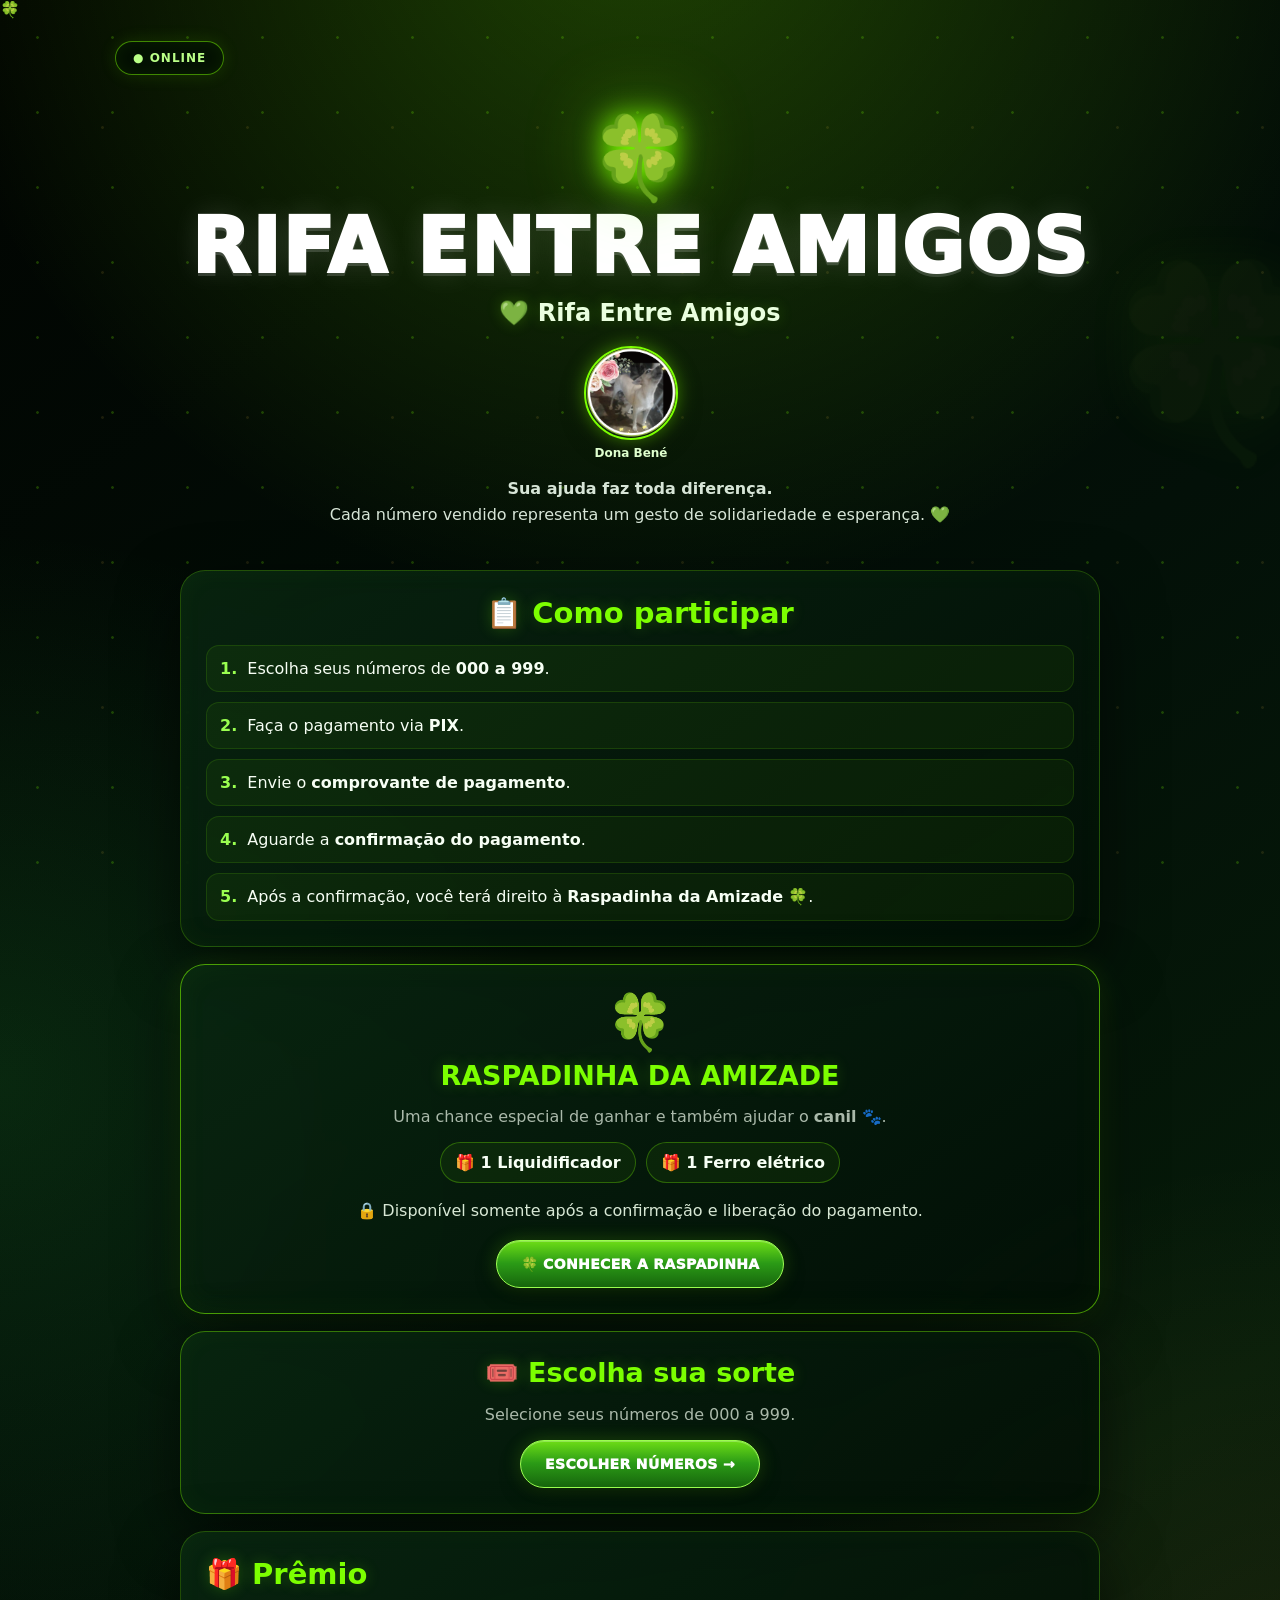
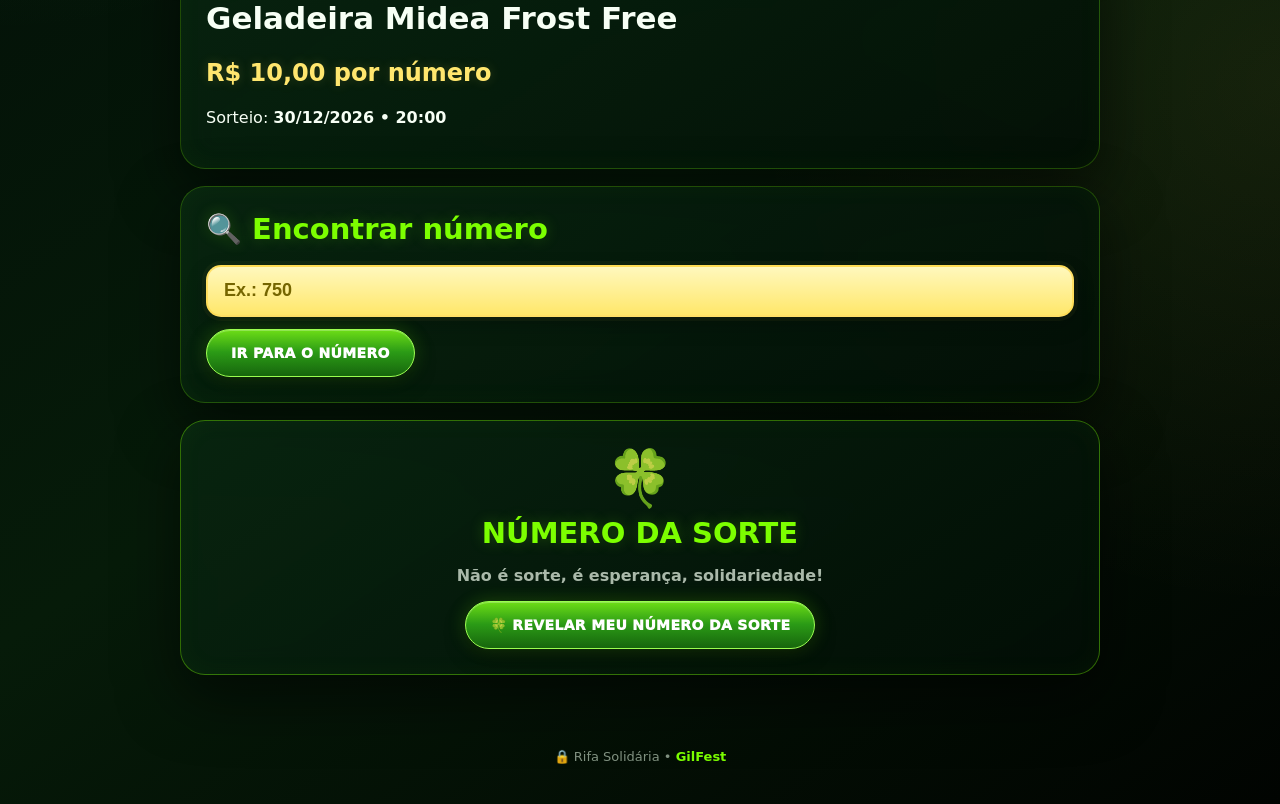
==== index.html @ ba6a9522 "Add files via upload" ====
<!doctype html>
<html lang="pt-BR">
<head>
<meta charset="utf-8">
<meta name="viewport" content="width=device-width,initial-scale=1">
<meta name="theme-color" content="#031b05">
<link rel="stylesheet" href="style.css">
<title>🎟️ Rifa Entre Amigos | GilFest</title>
</head>
<body>
<div class="bg">🍀</div>
<header>
  <img src="img/1784636629590.png" onerror="this.style.display='none'" alt="GilFest">
  <span class="online">● ONLINE</span>
</header>
<main>
  <section class="hero">
    <div class="clover">🍀</div>
    <h1>RIFA ENTRE AMIGOS</h1>
    <h2>💚 Rifa Entre Amigos</h2>
    <div class="people">
      <div><img src="img/1783887880857.png" onerror="this.style.display='none'" alt="Dona Bené"><b>Dona Bené</b></div>
      <div><img src="img/mae.png" onerror="this.style.display='none'" alt="Foto de apoio"></div>
    </div>
    <p><strong>Sua ajuda faz toda diferença.</strong><br>Cada número vendido representa um gesto de solidariedade e esperança. 💚</p>
  </section>

  <section class="glass como-participar-card">
    <h2>📋 Como participar</h2>
    <div class="passos">
      <p><b>1.</b> Escolha seus números de <strong>000 a 999</strong>.</p>
      <p><b>2.</b> Faça o pagamento via <strong>PIX</strong>.</p>
      <p><b>3.</b> Envie o <strong>comprovante de pagamento</strong>.</p>
      <p><b>4.</b> Aguarde a <strong>confirmação do pagamento</strong>.</p>
      <p><b>5.</b> Após a confirmação, você terá direito à <strong>Raspadinha da Amizade</strong> 🍀.</p>
    </div>
  </section>

  <section class="card glass raspadinha-destaque">
    <div class="raspadinha-icone">🍀</div>
    <h2>RASPADINHA DA AMIZADE</h2>
    <p>Uma chance especial de ganhar e também ajudar o <strong>canil</strong> 🐾.</p>
    <div class="premios-raspadinha">
      <span>🎁 1 Liquidificador</span>
      <span>🎁 1 Ferro elétrico</span>
    </div>
    <div class="raspadinha-status">🔒 Disponível somente após a confirmação e liberação do pagamento.</div>
    <a class="btn" href="raspadinha.html">🍀 CONHECER A RASPADINHA</a>
  </section>

  <section class="card glass">
    <h2>🎟️ Escolha sua sorte</h2>
    <p>Selecione seus números de 000 a 999.</p>
    <a class="btn" href="cartela.html">ESCOLHER NÚMEROS →</a>
  </section>

  <section class="glass">
    <h2>🎁 Prêmio</h2>
    <h3>Geladeira Midea Frost Free</h3>
    <strong class="price">R$ 10,00 por número</strong>
    <p>Sorteio: <strong id="dataSorteio">30/12/2026 • 20:00</strong></p>
  </section>

  <section class="glass">
    <h2>🔍 Encontrar número</h2>
    <input id="busca" inputmode="numeric" maxlength="3" placeholder="Ex.: 750">
    <button class="btn" onclick="irNumero()">IR PARA O NÚMERO</button>
  </section>

  <section class="glass numero-sorte-card">
    <div class="numero-sorte-icone">🍀</div>
    <h2>NÚMERO DA SORTE</h2>
    <p>Não é sorte, é esperança, solidariedade!</p>
    <button id="btnNumeroSorte" class="btn">🍀 REVELAR MEU NÚMERO DA SORTE</button>
    <div id="resultadoNumeroSorte" class="resultado-numero-sorte" hidden></div>
  </section>
</main>
<footer>🔒 Rifa Solidária • <b>GilFest</b></footer>
<script type="module" src="home.js"></script>
<script>
function irNumero(){
  const n=(document.getElementById('busca').value||'').replace(/\D/g,'');
  if(n!==''&&+n>=0&&+n<=999) location.href='cartela.html?numero='+String(+n).padStart(3,'0');
}
</script>
</body>
</html>
---- style.css ----
/* =========================================================
   GILFEST • RIFA ENTRE AMIGOS
   VISUAL PREMIUM — somente aparência
========================================================= */
:root{
  --bg:#020703;
  --bg2:#06170a;
  --panel:rgba(5,22,10,.78);
  --panel2:rgba(9,35,16,.82);
  --green:#7cff00;
  --green2:#31d447;
  --mint:#c9ff9a;
  --gold:#ffd84d;
  --gold2:#ffb300;
  --white:#f7fff5;
  --muted:#aab9aa;
  --line:rgba(124,255,0,.24);
  --shadow:0 22px 60px rgba(0,0,0,.55);
}
*{box-sizing:border-box}
html{scroll-behavior:smooth}
body{
  margin:0; min-height:100vh; overflow-x:hidden;
  font-family:Inter,system-ui,-apple-system,BlinkMacSystemFont,"Segoe UI",Arial,sans-serif;
  color:var(--white);
  background:
    radial-gradient(circle at 50% -5%,rgba(124,255,0,.24),transparent 28%),
    radial-gradient(circle at 0% 45%,rgba(49,212,71,.13),transparent 30%),
    radial-gradient(circle at 100% 70%,rgba(255,216,77,.07),transparent 25%),
    linear-gradient(145deg,#010401 0%,#031008 40%,#061b09 68%,#010401 100%);
}
body:before{
  content:"";position:fixed;inset:0;pointer-events:none;z-index:-1;
  background-image:
    radial-gradient(circle,rgba(124,255,0,.5) 1px,transparent 1.7px),
    radial-gradient(circle,rgba(255,216,77,.25) 1px,transparent 1.8px);
  background-size:75px 75px,145px 145px;
  background-position:0 0,30px 55px;
  animation:stars 18s linear infinite;
  opacity:.42;
}
body:after{
  content:"🍀";position:fixed;right:-55px;top:28%;font-size:190px;
  opacity:.055;filter:blur(.2px) drop-shadow(0 0 30px var(--green));
  pointer-events:none;z-index:-1;animation:floatClover 8s ease-in-out infinite;
}
@keyframes stars{to{background-position:75px 75px,-115px 200px}}
@keyframes floatClover{50%{transform:translateY(-24px) rotate(8deg)}}
@keyframes glow{50%{box-shadow:0 0 35px rgba(124,255,0,.34),0 0 90px rgba(124,255,0,.12),inset 0 0 30px rgba(124,255,0,.04)}}
@keyframes pulse{50%{transform:scale(1.06);filter:drop-shadow(0 0 28px var(--green))}}
@keyframes rise{from{opacity:0;transform:translateY(18px)}to{opacity:1;transform:none}}

header{
  width:min(1050px,94%);margin:auto;padding:22px 0 12px;
  display:flex;justify-content:space-between;align-items:center;gap:15px;
  animation:rise .5s ease both;
}
header img{max-width:155px;max-height:58px;object-fit:contain;filter:drop-shadow(0 0 12px rgba(124,255,0,.25))}
.online{
  padding:9px 17px;border:1px solid rgba(124,255,0,.5);border-radius:999px;
  background:rgba(1,14,4,.72);color:#baff87;font-size:12px;font-weight:900;
  letter-spacing:1px;box-shadow:inset 0 0 15px rgba(124,255,0,.06),0 0 18px rgba(124,255,0,.12);
}
main{width:min(920px,94%);margin:auto;padding:10px 0 45px}
.hero{text-align:center;padding:15px 0 8px;animation:rise .6s ease both}
.clover{
  font-size:82px;line-height:1;margin:5px 0 12px;
  filter:drop-shadow(0 0 14px var(--green)) drop-shadow(0 0 35px rgba(124,255,0,.35));
  animation:pulse 2.8s ease-in-out infinite;
}
h1{
  margin:0;color:#fff;font-size:clamp(39px,8vw,76px);line-height:.96;
  font-weight:1000;letter-spacing:2px;
  text-shadow:0 3px 0 rgba(255,255,255,.16),0 0 28px rgba(255,255,255,.13);
}
h2{margin:0 0 9px;color:var(--green);font-size:clamp(20px,4vw,29px);text-shadow:0 0 15px rgba(124,255,0,.22)}
h3{font-size:clamp(21px,4vw,31px);margin:8px 0 15px}
.hero h2{margin-top:15px;color:#eaffdf;font-size:clamp(16px,3.5vw,24px);font-weight:700}
.hero p{color:#d7e5d7;line-height:1.65;font-size:16px}
.people{display:flex;justify-content:center;align-items:end;gap:18px;margin:19px auto 13px}
.people div{display:flex;flex-direction:column;align-items:center;gap:6px}
.people img{
  width:94px;height:94px;border-radius:50%;object-fit:cover;
  border:2px solid var(--green);
  background:linear-gradient(145deg,#163d15,#061307);
  box-shadow:0 0 18px rgba(124,255,0,.45),0 8px 25px rgba(0,0,0,.45);
}
.people b{font-size:12px;color:#dfffce}
.glass{
  position:relative;overflow:hidden;margin:17px 0;padding:25px;
  border:1px solid var(--line);border-radius:25px;
  background:linear-gradient(145deg,rgba(9,39,17,.82),rgba(2,14,6,.84));
  box-shadow:var(--shadow),inset 0 0 28px rgba(124,255,0,.035);
  backdrop-filter:blur(14px);
  animation:rise .55s ease both;
}
.glass:before{
  content:"";position:absolute;inset:0;pointer-events:none;
  background:linear-gradient(115deg,transparent 35%,rgba(255,255,255,.045) 50%,transparent 65%);
  transform:translateX(-100%);animation:sheen 8s ease-in-out infinite;
}
@keyframes sheen{55%,100%{transform:translateX(100%)}}
.card{text-align:center;border-color:rgba(124,255,0,.4);animation:glow 4s ease-in-out infinite}
.card h2{font-size:27px}
.card p{color:var(--muted)}
.btn{
  position:relative;display:inline-flex;justify-content:center;align-items:center;gap:8px;
  min-height:48px;padding:13px 24px;border:1px solid #9aff50;border-radius:999px;
  background:linear-gradient(180deg,#6ddd16 0%,#2b9b16 48%,#17660d 100%);
  color:#fff;text-decoration:none;font-size:14px;font-weight:1000;letter-spacing:.35px;
  cursor:pointer;box-shadow:0 8px 22px rgba(0,0,0,.32),0 0 18px rgba(124,255,0,.22),inset 0 1px rgba(255,255,255,.25);
  transition:transform .2s ease,filter .2s ease,box-shadow .2s ease;
}
.btn:hover{transform:translateY(-2px);filter:saturate(1.15);box-shadow:0 12px 30px rgba(0,0,0,.4),0 0 28px rgba(124,255,0,.35)}
.btn:active{transform:translateY(1px) scale(.98)}
input{
  width:100%;height:52px;padding:0 16px;margin:10px 0 12px;
  border:2px solid rgba(255,216,77,.75);border-radius:15px;
  background:linear-gradient(180deg,#fff8bd,#ffe76a);color:#161200;
  font-size:18px;font-weight:800;outline:none;
  box-shadow:0 0 0 4px rgba(255,216,77,.04),0 8px 20px rgba(0,0,0,.25);
}
input:focus{border-color:#fff08a;box-shadow:0 0 0 4px rgba(255,216,77,.14),0 0 22px rgba(255,216,77,.18)}
input::placeholder{color:#756500}
.price{display:inline-block;margin:8px 0 5px;color:#ffe66e;font-size:24px;text-shadow:0 0 12px rgba(255,216,77,.18)}
footer{text-align:center;padding:12px 20px 40px;color:#829382;font-size:13px}
footer b{color:var(--green)}
/* cartela */
#grid{padding:8px 2px 4px}
#grid button{
  min-height:49px;border:1px solid rgba(124,255,0,.25)!important;
  border-radius:13px!important;background:linear-gradient(145deg,#0a3511,#05240a)!important;
  color:#eaffdf!important;box-shadow:inset 0 0 12px rgba(124,255,0,.035),0 5px 12px rgba(0,0,0,.22);
  transition:.16s ease!important;
}
#grid button:hover:not(:disabled){transform:translateY(-2px);border-color:rgba(124,255,0,.75)!important;box-shadow:0 0 16px rgba(124,255,0,.22)}
#grid button:disabled{opacity:.82;filter:saturate(.65)}
/* navegação de cartela */
#prev,#next{min-width:50px;padding:10px 15px}
#titulo{font-size:22px!important;letter-spacing:1px}
#sugerir{background:linear-gradient(180deg,#ffd95b,#d79500)!important;border-color:#ffe98d;color:#241a00;box-shadow:0 0 20px rgba(255,216,77,.2)}
#continuar{flex:1;min-width:190px}
/* raspadinha */
#cv,#canvasRaspadinha{
  border:2px solid rgba(124,255,0,.35);box-shadow:0 0 30px rgba(124,255,0,.16),0 20px 45px rgba(0,0,0,.4);
}
/* tabelas/admin */
table{color:#eaffdf}
button{font-family:inherit}
@media(max-width:650px){
  header{padding-top:15px}
  header img{max-width:125px;max-height:46px}
  .online{font-size:10px;padding:8px 11px}
  main{width:94%;padding-bottom:30px}
  .glass{padding:18px;border-radius:20px}
  .clover{font-size:65px}
  .people img{width:76px;height:76px}
  #grid{grid-template-columns:repeat(5,1fr)!important;gap:6px!important}
  #grid button{min-height:45px;padding:8px 2px!important;font-size:12px}
  #titulo{font-size:18px!important}
  .btn{min-height:46px;padding:12px 16px;font-size:13px}
}
@media(max-width:390px){
  h1{font-size:34px}
  .hero h2{font-size:15px}
  .people{gap:10px}
  #grid{gap:4px!important}
  #grid button{font-size:11px;min-height:41px}
}

/* NOVOS CARTÕES */
.como-participar-card h2,
.numero-sorte-card h2,
.raspadinha-destaque h2{text-align:center}
.passos{display:grid;gap:10px;margin-top:15px}
.passos p{margin:0;padding:11px 13px;border-radius:13px;background:rgba(124,255,0,.055);border:1px solid rgba(124,255,0,.13);line-height:1.45}
.passos b{color:#9aff50;margin-right:5px}
.raspadinha-destaque{border-color:rgba(124,255,0,.58);box-shadow:var(--shadow),0 0 30px rgba(124,255,0,.12),inset 0 0 35px rgba(124,255,0,.04)}
.raspadinha-icone,.numero-sorte-icone{text-align:center;font-size:55px;margin-bottom:5px}
.premios-raspadinha{display:flex;flex-wrap:wrap;justify-content:center;gap:10px;margin:16px 0}
.premios-raspadinha span{padding:10px 14px;border:1px solid rgba(124,255,0,.3);border-radius:999px;background:rgba(124,255,0,.06);font-weight:800}
.raspadinha-status{text-align:center;color:#d8e8d5;margin:14px 0 18px;line-height:1.45}
.numero-sorte-card{border-color:rgba(124,255,0,.38);text-align:center}
.numero-sorte-card p{color:var(--muted);font-weight:700}
.resultado-numero-sorte{margin-top:16px;padding:18px;border-radius:18px;border:1px solid rgba(124,255,0,.55);background:linear-gradient(145deg,rgba(124,255,0,.13),rgba(0,0,0,.2));font-size:24px;font-weight:1000;color:#eaffdf;animation:rise .45s ease both}
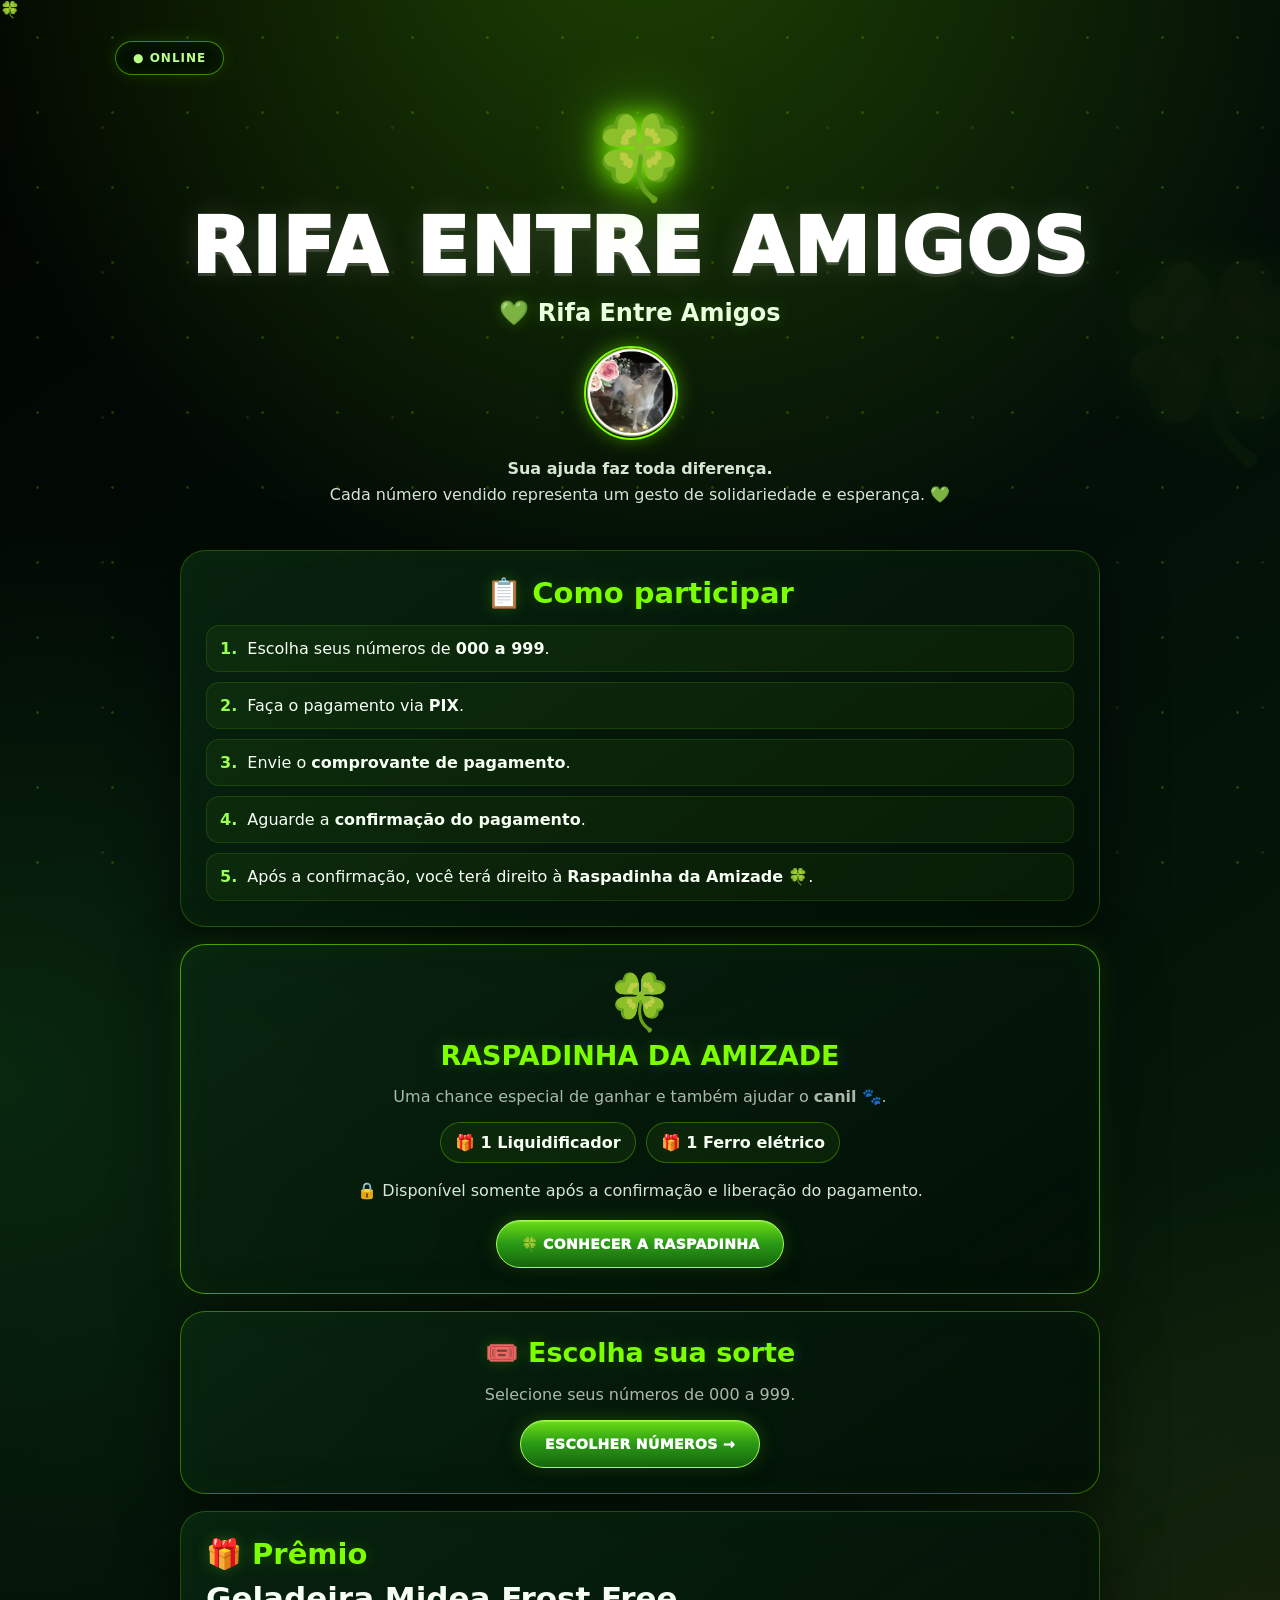
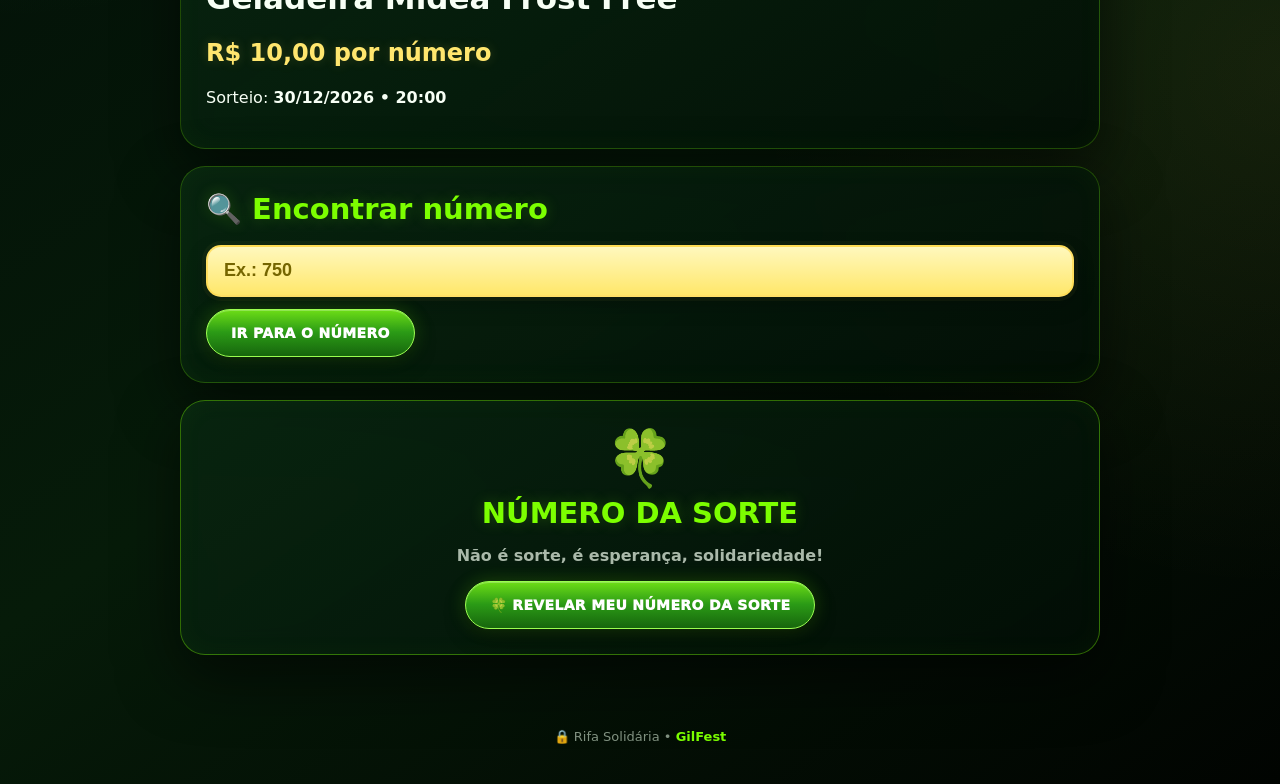
==== commit b2b01279: "Add files via upload" ====
--- a/index.html
+++ b/index.html
@@ -19,7 +19,7 @@
     <h1>RIFA ENTRE AMIGOS</h1>
     <h2>💚 Rifa Entre Amigos</h2>
     <div class="people">
-      <div><img src="img/1783887880857.png" onerror="this.style.display='none'" alt="Dona Bené"><b>Dona Bené</b></div>
+      <div><img src="img/1783887880857.png" onerror="this.style.display='none'" alt="Foto de apoio"></div>
       <div><img src="img/mae.png" onerror="this.style.display='none'" alt="Foto de apoio"></div>
     </div>
     <p><strong>Sua ajuda faz toda diferença.</strong><br>Cada número vendido representa um gesto de solidariedade e esperança. 💚</p>
